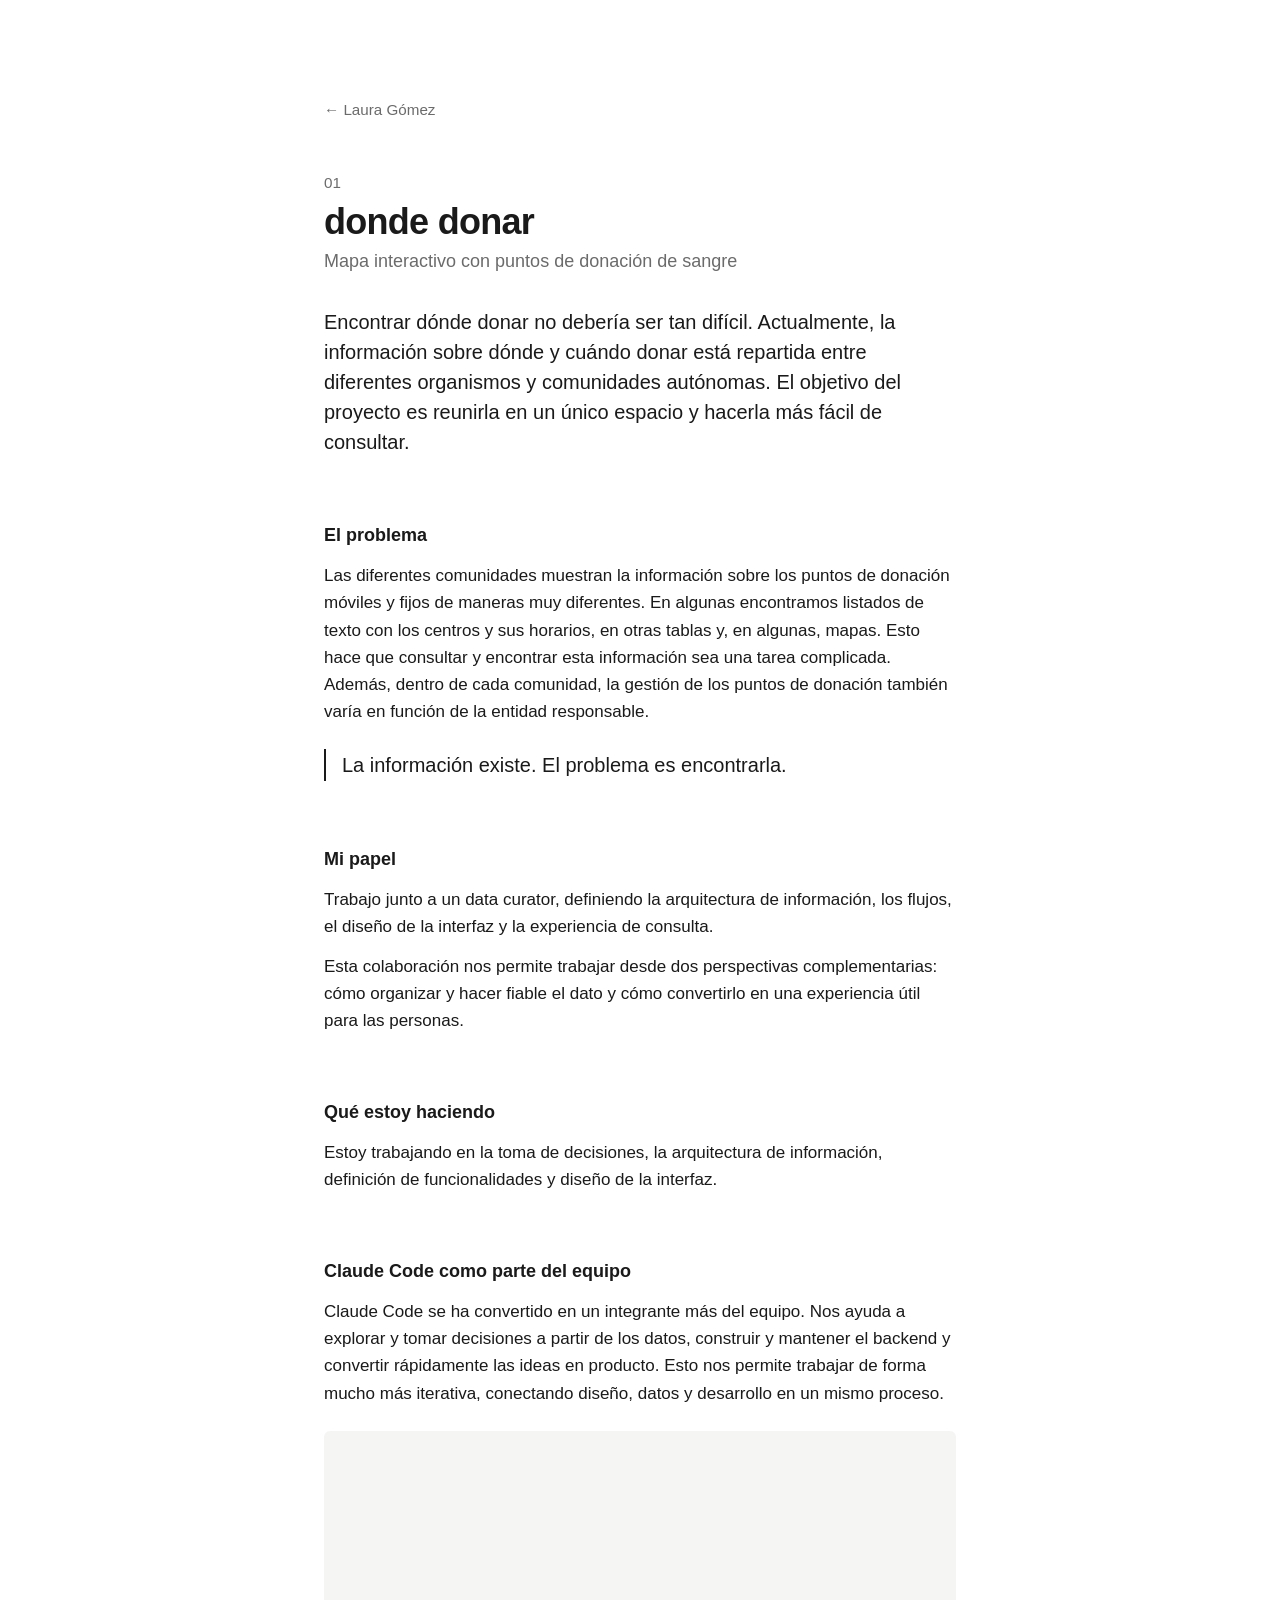
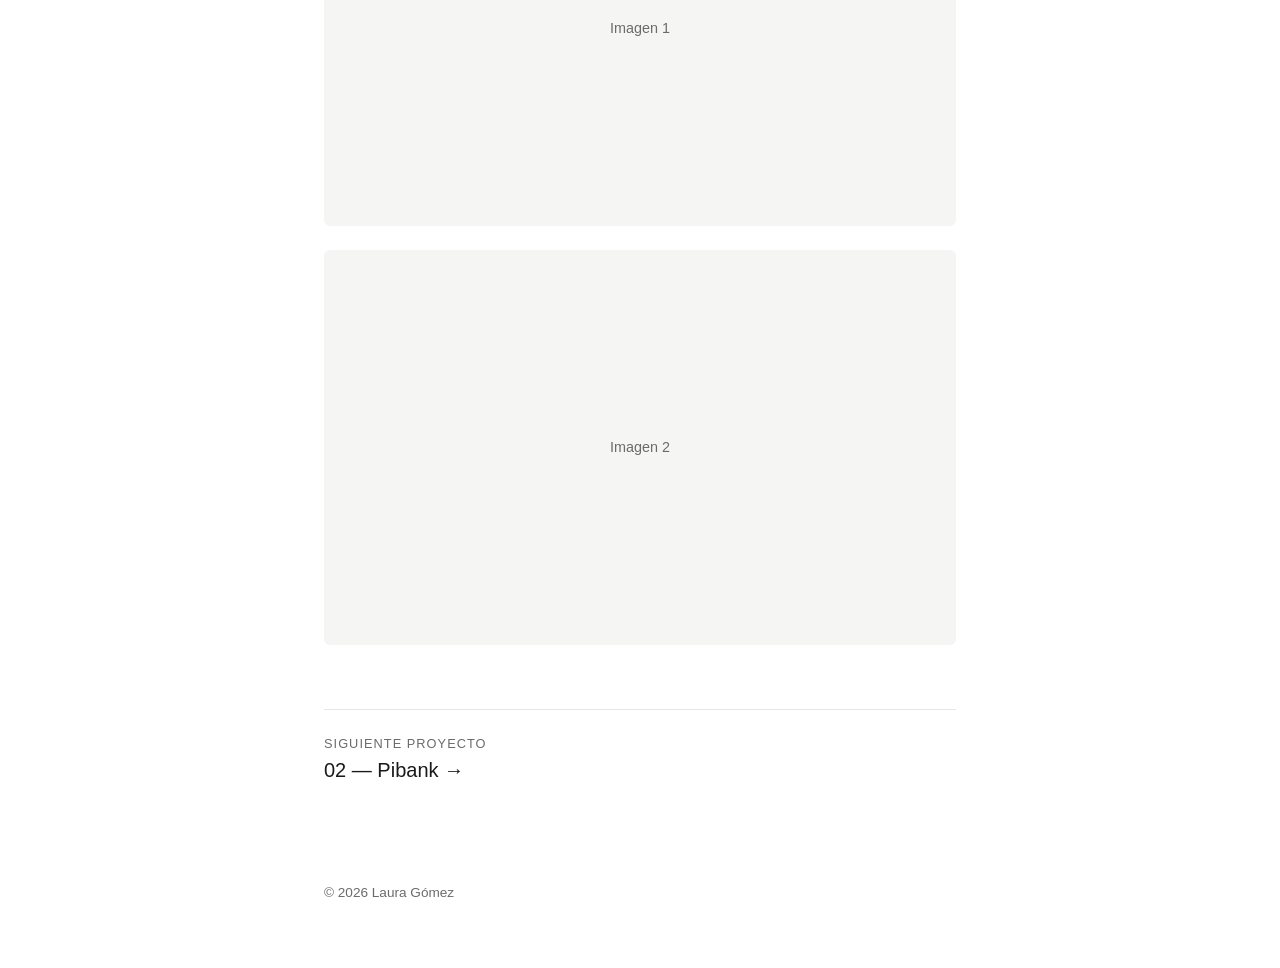
==== donde-donar.html @ 511746fc "Primera versión del portfolio" ====
<!DOCTYPE html>
<html lang="es">
<head>
  <meta charset="UTF-8">
  <meta name="viewport" content="width=device-width, initial-scale=1.0">
  <title>donde donar — Laura Gómez</title>
  <link rel="stylesheet" href="styles.css">
</head>
<body>
  <main>
    <a class="back" href="index.html">← Laura Gómez</a>

    <article>
      <p class="case-num">01</p>
      <h1 class="case-title">donde donar</h1>
      <p class="case-sub">Mapa interactivo con puntos de donación de sangre</p>

      <p class="lead">Encontrar dónde donar no debería ser tan difícil. Actualmente, la información sobre dónde y cuándo donar está repartida entre diferentes organismos y comunidades autónomas. El objetivo del proyecto es reunirla en un único espacio y hacerla más fácil de consultar.</p>

      <h2>El problema</h2>
      <p>Las diferentes comunidades muestran la información sobre los puntos de donación móviles y fijos de maneras muy diferentes. En algunas encontramos listados de texto con los centros y sus horarios, en otras tablas y, en algunas, mapas. Esto hace que consultar y encontrar esta información sea una tarea complicada. Además, dentro de cada comunidad, la gestión de los puntos de donación también varía en función de la entidad responsable.</p>
      <p class="pullquote">La información existe. El problema es encontrarla.</p>

      <h2>Mi papel</h2>
      <p>Trabajo junto a un data curator, definiendo la arquitectura de información, los flujos, el diseño de la interfaz y la experiencia de consulta.</p>
      <p>Esta colaboración nos permite trabajar desde dos perspectivas complementarias: cómo organizar y hacer fiable el dato y cómo convertirlo en una experiencia útil para las personas.</p>

      <h2>Qué estoy haciendo</h2>
      <p>Estoy trabajando en la toma de decisiones, la arquitectura de información, definición de funcionalidades y diseño de la interfaz.</p>

      <h2>Claude Code como parte del equipo</h2>
      <p>Claude Code se ha convertido en un integrante más del equipo. Nos ayuda a explorar y tomar decisiones a partir de los datos, construir y mantener el backend y convertir rápidamente las ideas en producto. Esto nos permite trabajar de forma mucho más iterativa, conectando diseño, datos y desarrollo en un mismo proceso.</p>

      <figure><div class="placeholder">Imagen 1</div></figure>
      <figure><div class="placeholder">Imagen 2</div></figure>
    </article>

    <a class="next" href="pibank.html"><small>Siguiente proyecto</small><span>02 — Pibank →</span></a>
  </main>
  <footer>© 2026 Laura Gómez</footer>
</body>
</html>
---- styles.css ----
:root {
  --text: #1a1a1a;
  --muted: #6b6b6b;
  --line: #e6e6e6;
  --bg: #ffffff;
  --soft: #f5f5f4;
  --max: 680px;
}

* { box-sizing: border-box; margin: 0; padding: 0; }

body {
  font-family: -apple-system, BlinkMacSystemFont, "Inter", "Helvetica Neue", Arial, sans-serif;
  color: var(--text);
  background: var(--bg);
  line-height: 1.6;
  font-size: 17px;
  -webkit-font-smoothing: antialiased;
}

main { max-width: var(--max); margin: 0 auto; padding: 96px 24px 64px; }

a { color: inherit; text-underline-offset: 3px; text-decoration-thickness: 1px; }
a:hover { color: var(--muted); }

/* ---------- Portada ---------- */
.name { font-size: 2.25rem; font-weight: 600; letter-spacing: -0.02em; line-height: 1.2; }
.role { color: var(--muted); font-size: 1.125rem; margin-top: 4px; }
.now { margin-top: 32px; }
.now strong { font-weight: 500; }
.intro { margin-top: 24px; font-size: 1.25rem; line-height: 1.5; }
.intro span { display: block; color: var(--muted); font-size: 1rem; margin-top: 8px; }

.links { display: flex; gap: 24px; flex-wrap: wrap; margin-top: 32px; list-style: none; font-size: 0.95rem; }

.section-label {
  font-size: 0.8rem; text-transform: uppercase; letter-spacing: 0.08em;
  color: var(--muted); margin: 96px 0 8px;
}

.projects { list-style: none; }
.projects a {
  display: flex; justify-content: space-between; align-items: baseline; gap: 16px;
  padding: 24px 0; border-bottom: 1px solid var(--line); text-decoration: none;
}
.projects li:first-child a { border-top: 1px solid var(--line); }
.projects .title { font-size: 1.25rem; font-weight: 500; }
.projects .desc { color: var(--muted); font-size: 0.95rem; display: block; margin-top: 2px; }
.projects .arrow { color: var(--muted); transition: transform .2s; }
.projects a:hover { color: inherit; }
.projects a:hover .arrow { transform: translateX(4px); color: var(--text); }

/* ---------- Proyecto ---------- */
.back { font-size: 0.95rem; color: var(--muted); text-decoration: none; }
.back:hover { color: var(--text); }

.case-num { color: var(--muted); font-size: 0.95rem; margin-top: 48px; }
.case-title { font-size: 2.25rem; font-weight: 600; letter-spacing: -0.02em; line-height: 1.2; margin-top: 4px; }
.case-sub { color: var(--muted); font-size: 1.125rem; margin-top: 4px; }
.lead { font-size: 1.25rem; line-height: 1.5; margin-top: 32px; }

.meta { display: flex; gap: 48px; flex-wrap: wrap; margin-top: 32px; font-size: 0.95rem; }
.meta dt { color: var(--muted); font-size: 0.8rem; text-transform: uppercase; letter-spacing: 0.08em; }

article h2 { font-size: 1.125rem; font-weight: 600; margin: 64px 0 12px; }
article p + p { margin-top: 12px; }
article ul { margin: 16px 0 0 20px; }
article li { margin-top: 4px; }

.pullquote { font-size: 1.25rem; font-weight: 500; margin-top: 24px; padding-left: 16px; border-left: 2px solid var(--text); }

/* Proceso (BBVA) */
.process { list-style: none; counter-reset: step; margin: 24px 0 0 0 !important; }
.process li { counter-increment: step; display: flex; gap: 16px; padding: 10px 0; border-bottom: 1px solid var(--line); margin: 0; }
.process li::before { content: counter(step, decimal-leading-zero); color: var(--muted); font-variant-numeric: tabular-nums; }

/* Imágenes: sustituir los .placeholder por <img src="..." alt="..."> */
figure { margin-top: 24px; }
figure img { width: 100%; display: block; border-radius: 6px; border: 1px solid var(--line); }
.placeholder {
  aspect-ratio: 16 / 10; background: var(--soft); border-radius: 6px;
  display: flex; align-items: center; justify-content: center;
  color: var(--muted); font-size: 0.9rem; text-align: center; padding: 16px;
}
figcaption { color: var(--muted); font-size: 0.85rem; margin-top: 8px; }

.note { margin-top: 64px; font-size: 0.85rem; color: var(--muted); padding-top: 24px; border-top: 1px solid var(--line); }

.next { display: block; margin-top: 64px; padding-top: 24px; border-top: 1px solid var(--line); text-decoration: none; }
.next small { display: block; color: var(--muted); font-size: 0.8rem; text-transform: uppercase; letter-spacing: 0.08em; }
.next span { font-size: 1.25rem; font-weight: 500; }

footer { max-width: var(--max); margin: 0 auto; padding: 32px 24px 64px; color: var(--muted); font-size: 0.85rem; }

@media (max-width: 600px) {
  main { padding-top: 56px; }
  body { font-size: 16px; }
  .name, .case-title { font-size: 1.85rem; }
  .section-label { margin-top: 64px; }
}
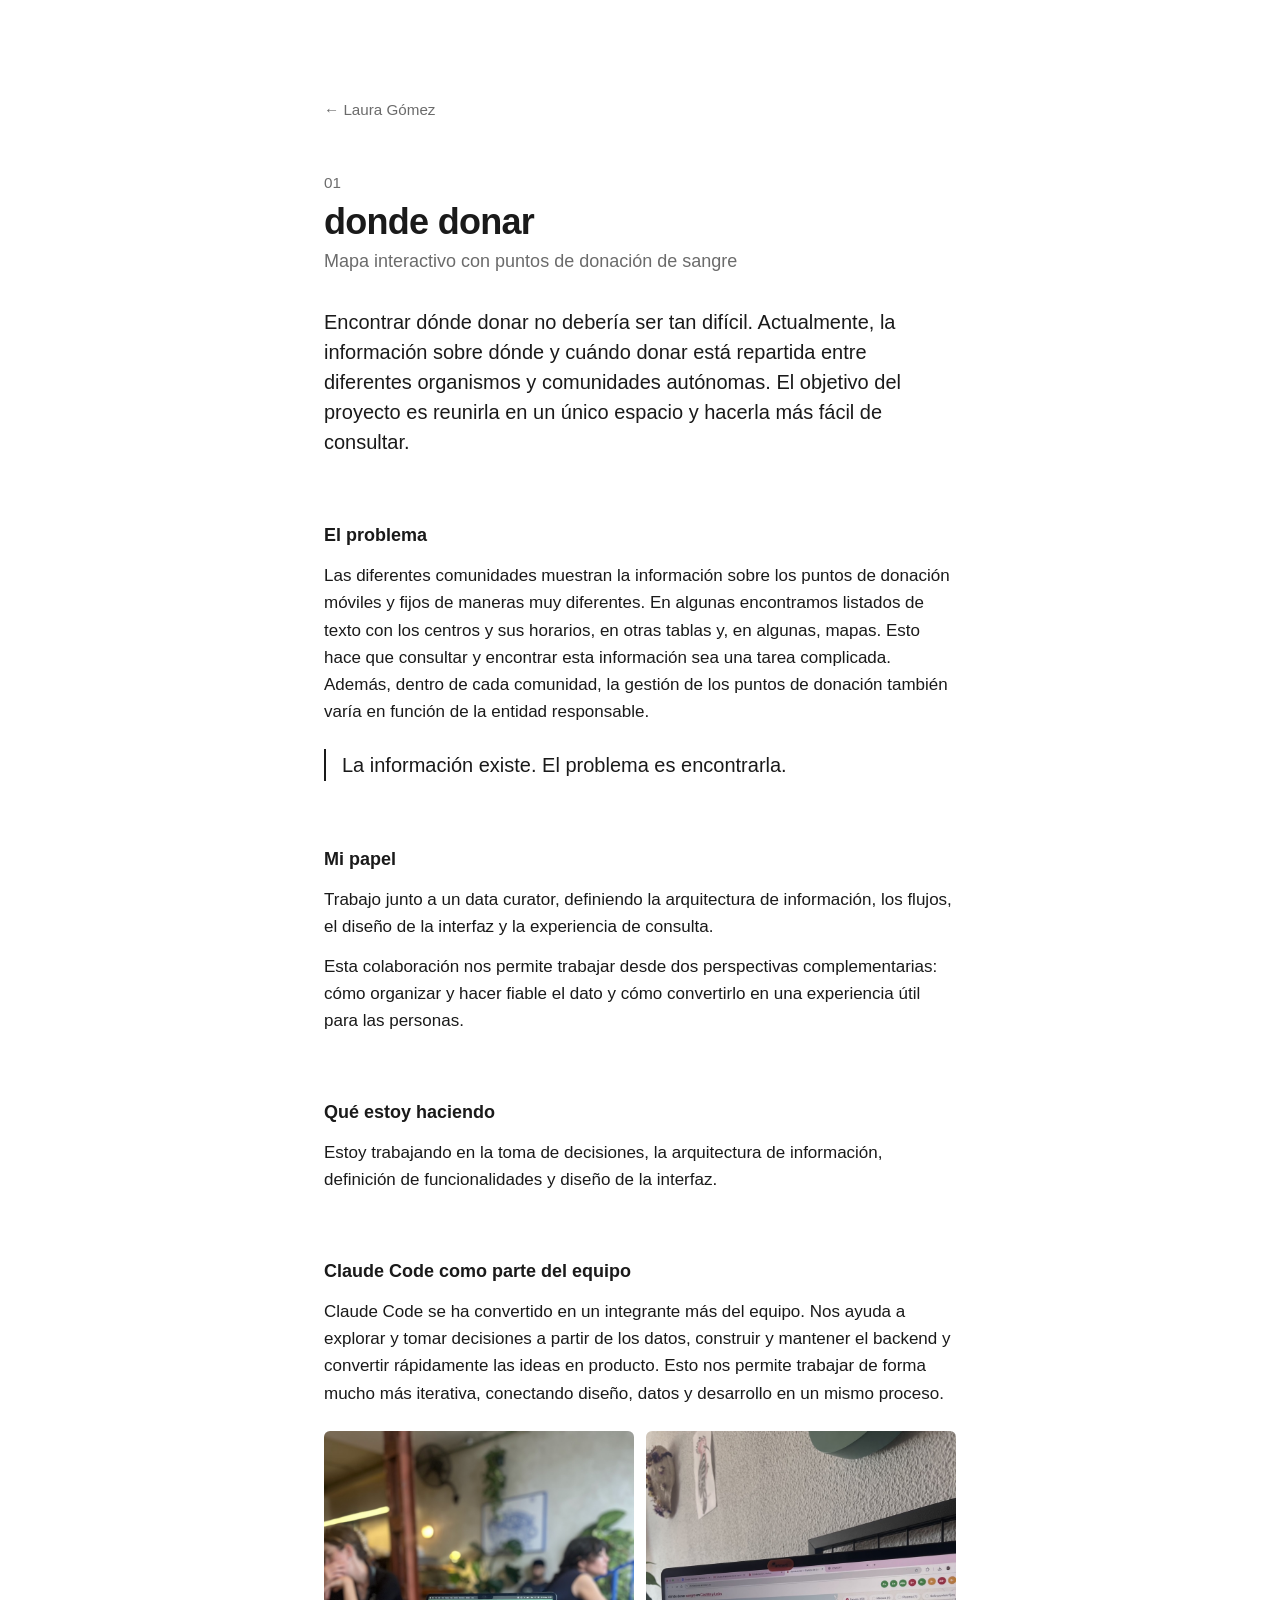
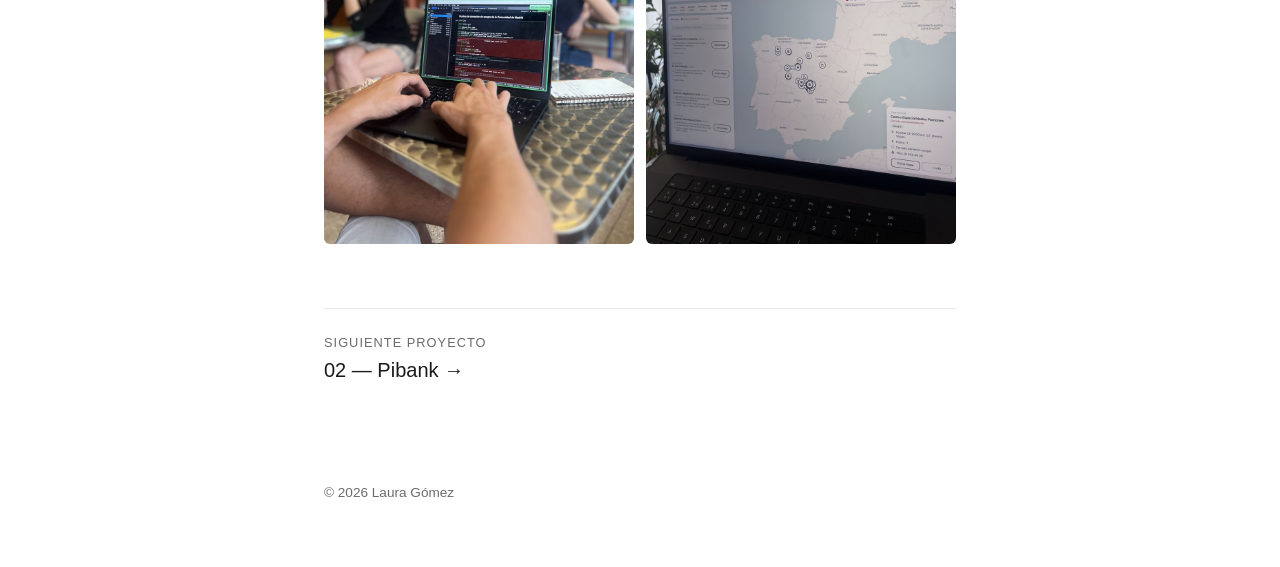
==== commit 2a55099b: "Actualizar páginas con imágenes" ====
--- a/donde-donar.html
+++ b/donde-donar.html
@@ -31,8 +31,10 @@
       <h2>Claude Code como parte del equipo</h2>
       <p>Claude Code se ha convertido en un integrante más del equipo. Nos ayuda a explorar y tomar decisiones a partir de los datos, construir y mantener el backend y convertir rápidamente las ideas en producto. Esto nos permite trabajar de forma mucho más iterativa, conectando diseño, datos y desarrollo en un mismo proceso.</p>
 
-      <figure><div class="placeholder">Imagen 1</div></figure>
-      <figure><div class="placeholder">Imagen 2</div></figure>
+      <div class="pair">
+        <img src="img/donar-1.jpg" alt="Sesión de trabajo con datos de puntos de donación" width="900" height="1200" loading="lazy">
+        <img src="img/donar-2.jpg" alt="Sesión de trabajo del proyecto donde donar" width="900" height="1200" loading="lazy">
+      </div>
     </article>
 
     <a class="next" href="pibank.html"><small>Siguiente proyecto</small><span>02 — Pibank →</span></a>
--- a/styles.css
+++ b/styles.css
@@ -98,3 +98,7 @@
   .name, .case-title { font-size: 1.85rem; }
   .section-label { margin-top: 64px; }
 }
+
+.pair { display: grid; grid-template-columns: 1fr 1fr; gap: 12px; margin-top: 24px; }
+.pair img { width: 100%; height: auto; display: block; border-radius: 6px; }
+figure img { height: auto; }
